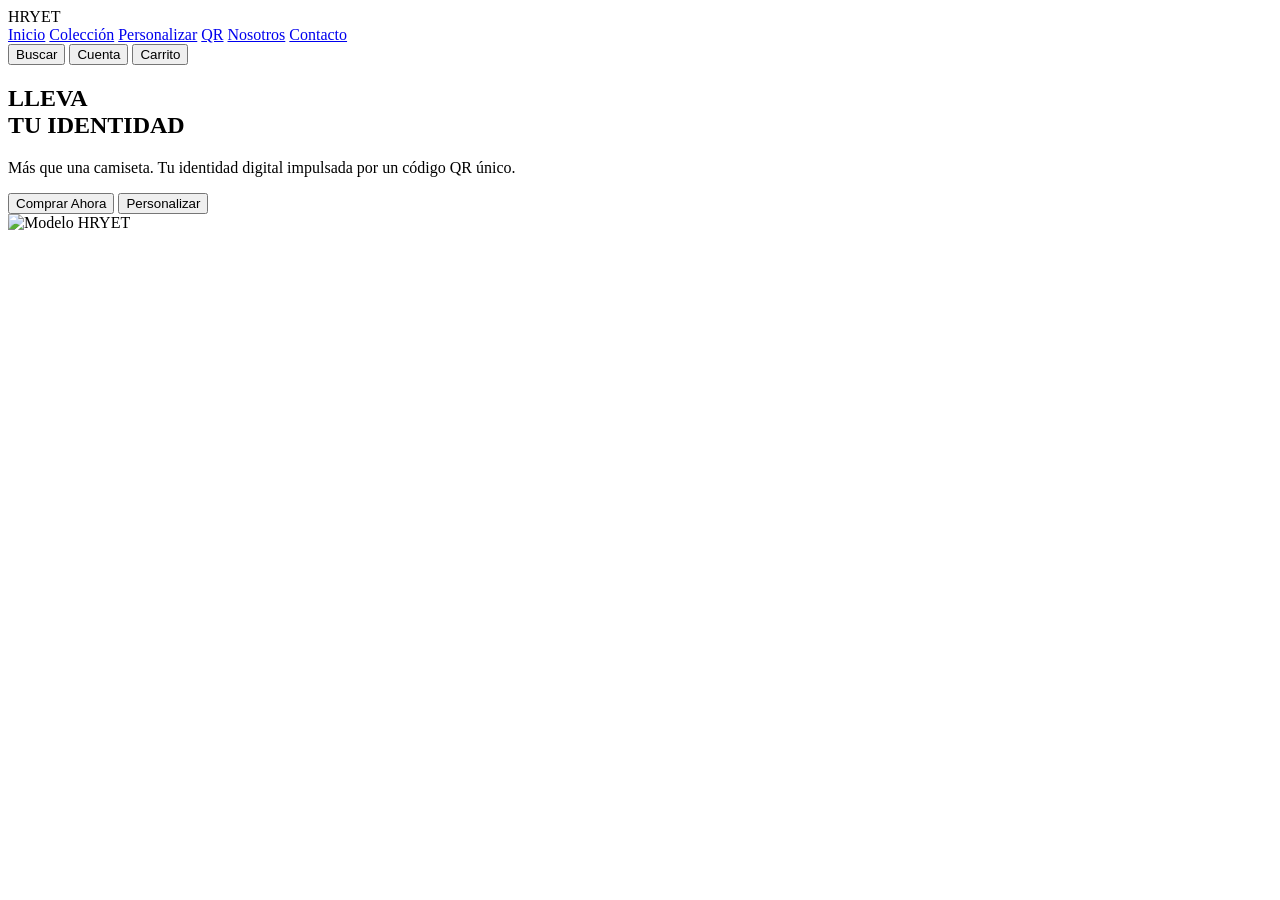
==== index.html @ 969a18e4 "Create index.html" ====
<!DOCTYPE html>
<html lang="es">
<head>
<meta charset="UTF-8">
<meta name="viewport" content="width=device-width, initial-scale=1.0">

<title>HRYET | Lleva Tu Identidad</title>

<link rel="stylesheet" href="style.css">

<link rel="preconnect" href="https://fonts.googleapis.com">
<link rel="preconnect" href="https://fonts.gstatic.com" crossorigin>

<link href="https://fonts.googleapis.com/css2?family=Montserrat:wght@300;400;500;700;900&display=swap" rel="stylesheet">

</head>

<body>

<div id="particles"></div>

<header>

<div class="logo">
HRYET
</div>

<nav>

<a href="#">Inicio</a>

<a href="#">Colección</a>

<a href="#">Personalizar</a>

<a href="#">QR</a>

<a href="#">Nosotros</a>

<a href="#">Contacto</a>

</nav>

<div class="menu">

<button>Buscar</button>

<button>Cuenta</button>

<button>Carrito</button>

</div>

</header>

<section class="hero">

<div class="hero-left">

<h1>
LLEVA<br>
TU IDENTIDAD
</h1>

<p>
Más que una camiseta.
Tu identidad digital impulsada por un código QR único.
</p>

<div class="buttons">

<button class="buy">
Comprar Ahora
</button>

<button class="custom">
Personalizar
</button>

</div>

</div>

<div class="hero-right">

<div class="glow-ring ring1"></div>
<div class="glow-ring ring2"></div>
<div class="glow-ring ring3"></div>

<img src="https://images.unsplash.com/photo-1521572267360-ee0c2909d518?w=900" alt="Modelo HRYET">

</div>

</section>

<script src="script.js"></script>

</body>
</html>
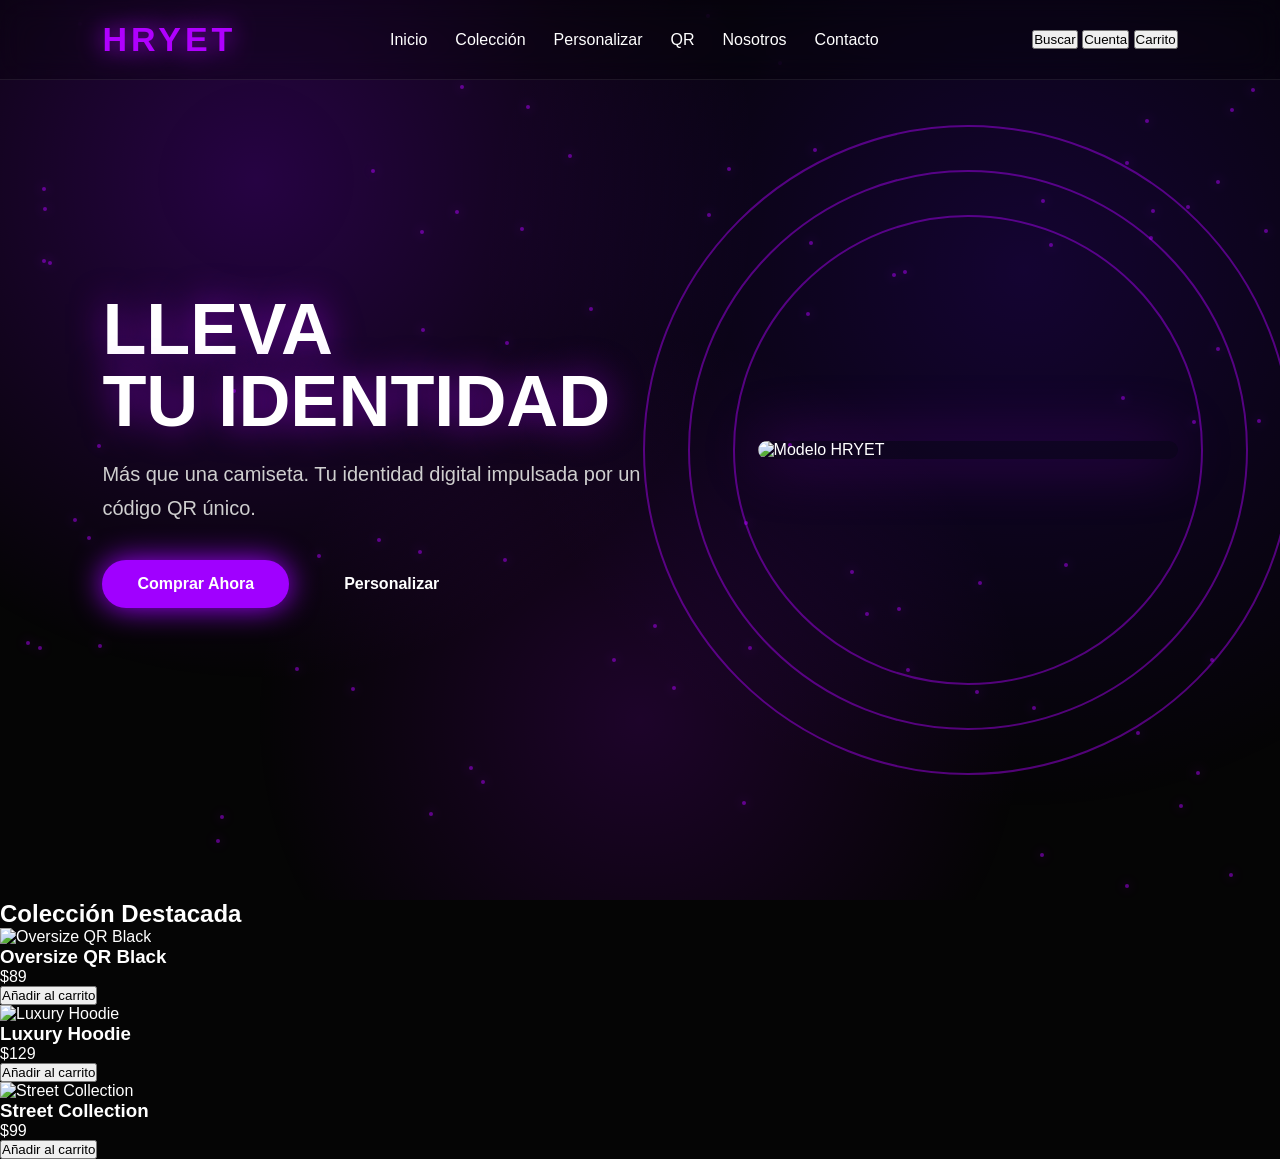
==== commit 915b83d6: "Update index.html" ====
--- a/index.html
+++ b/index.html
@@ -92,6 +92,36 @@
 </div>
 
 </section>
+  <section class="collection">
+
+<h2>Colección Destacada</h2>
+
+<div class="products">
+
+<div class="card">
+<img src="https://images.unsplash.com/photo-1521572267360-ee0c2909d518?w=700" alt="Oversize QR Black">
+<h3>Oversize QR Black</h3>
+<p>$89</p>
+<button>Añadir al carrito</button>
+</div>
+
+<div class="card">
+<img src="https://images.unsplash.com/photo-1503341504253-dff4815485f1?w=700" alt="Luxury Hoodie">
+<h3>Luxury Hoodie</h3>
+<p>$129</p>
+<button>Añadir al carrito</button>
+</div>
+
+<div class="card">
+<img src="https://images.unsplash.com/photo-1512436991641-6745cdb1723f?w=700" alt="Street Collection">
+<h3>Street Collection</h3>
+<p>$99</p>
+<button>Añadir al carrito</button>
+</div>
+
+</div>
+
+</section>
 
 <script src="script.js"></script>
 
--- a/style.css
+++ b/style.css
@@ -0,0 +1,244 @@
+*{
+    margin:0;
+    padding:0;
+    box-sizing:border-box;
+    font-family:'Montserrat',sans-serif;
+}
+
+body{
+    background:#050505;
+    color:#fff;
+    overflow-x:hidden;
+}
+
+#particles{
+    position:fixed;
+    inset:0;
+    background:
+    radial-gradient(circle at 20% 20%,rgba(140,0,255,.25),transparent 40%),
+    radial-gradient(circle at 80% 30%,rgba(90,0,255,.18),transparent 45%),
+    radial-gradient(circle at 50% 80%,rgba(170,0,255,.15),transparent 40%);
+    z-index:-2;
+}
+
+header{
+    position:fixed;
+    top:0;
+    width:100%;
+    display:flex;
+    justify-content:space-between;
+    align-items:center;
+    padding:20px 8%;
+    backdrop-filter:blur(15px);
+    background:rgba(0,0,0,.25);
+    border-bottom:1px solid rgba(255,255,255,.08);
+}
+
+.logo{
+    font-size:34px;
+    font-weight:900;
+    color:#b000ff;
+    letter-spacing:4px;
+    text-shadow:0 0 25px #b000ff;
+}
+
+nav{
+    display:flex;
+    gap:28px;
+}
+
+nav a{
+    color:white;
+    text-decoration:none;
+    transition:.3s;
+}
+
+nav a:hover{
+    color:#b000ff;
+}
+
+.hero{
+    min-height:100vh;
+    display:flex;
+    align-items:center;
+    justify-content:space-between;
+    padding:140px 8%;
+}
+.hero-left{
+    max-width:600px;
+    z-index:2;
+}
+
+.hero-left h1{
+    font-size:72px;
+    line-height:1;
+    font-weight:900;
+    text-transform:uppercase;
+    margin-bottom:20px;
+    text-shadow:0 0 35px rgba(176,0,255,.6);
+}
+.hero-left p{
+    font-size:20px;
+    color:#cfcfcf;
+    margin-bottom:35px;
+    line-height:1.7;
+}
+
+.buttons{
+    display:flex;
+    gap:20px;
+}
+
+.buttons button{
+    padding:15px 35px;
+    border:none;
+    border-radius:50px;
+    cursor:pointer;
+    font-size:16px;
+    font-weight:700;
+    transition:.4s;
+}
+
+.buy{
+    background:#a000ff;
+    color:white;
+    box-shadow:0 0 30px #a000ff;
+}
+
+.buy:hover{
+    transform:translateY(-5px) scale(1.05);
+}
+
+.custom{
+    background:transparent;
+    color:white;
+    border:2px solid #a000ff;
+}
+
+.custom:hover{
+    background:#a000ff;
+}
+
+.hero-right{
+    position:relative;
+    display:flex;
+    justify-content:center;
+    align-items:center;
+}
+
+.hero-right img{
+    width:420px;
+    border-radius:25px;
+    animation:float 5s ease-in-out infinite;
+    box-shadow:0 0 60px rgba(176,0,255,.35);
+}
+
+.glow-ring{
+    position:absolute;
+    border:2px solid rgba(176,0,255,.45);
+    border-radius:50%;
+    animation:spin 18s linear infinite;
+}
+
+.ring1{
+    width:470px;
+    height:470px;
+}
+
+.ring2{
+    width:560px;
+    height:560px;
+    animation-direction:reverse;
+}
+
+.ring3{
+    width:650px;
+    height:650px;
+}
+
+@keyframes float{
+    0%,100%{
+        transform:translateY(0px);
+    }
+    50%{
+        transform:translateY(-18px);
+    }
+}
+
+@keyframes spin{
+    from{
+        transform:rotate(0deg);
+    }
+    to{
+        transform:rotate(360deg);
+    }
+}
+
+@media(max-width:900px){
+
+.hero{
+flex-direction:column;
+text-align:center;
+}
+
+.hero-left h1{
+font-size:48px;
+}
+
+.hero-right img{
+width:280px;
+margin-top:40px;
+}
+
+nav{
+display:none;
+}
+
+}
+.particle{
+
+position:absolute;
+
+width:4px;
+
+height:4px;
+
+background:#b000ff;
+
+border-radius:50%;
+
+opacity:.5;
+
+animation:floating 8s infinite ease-in-out;
+
+box-shadow:0 0 12px #b000ff;
+
+}
+
+@keyframes floating{
+
+0%{
+
+transform:translateY(0px);
+
+opacity:.2;
+
+}
+
+50%{
+
+transform:translateY(-80px);
+
+opacity:1;
+
+}
+
+100%{
+
+transform:translateY(0px);
+
+opacity:.2;
+
+}
+
+}
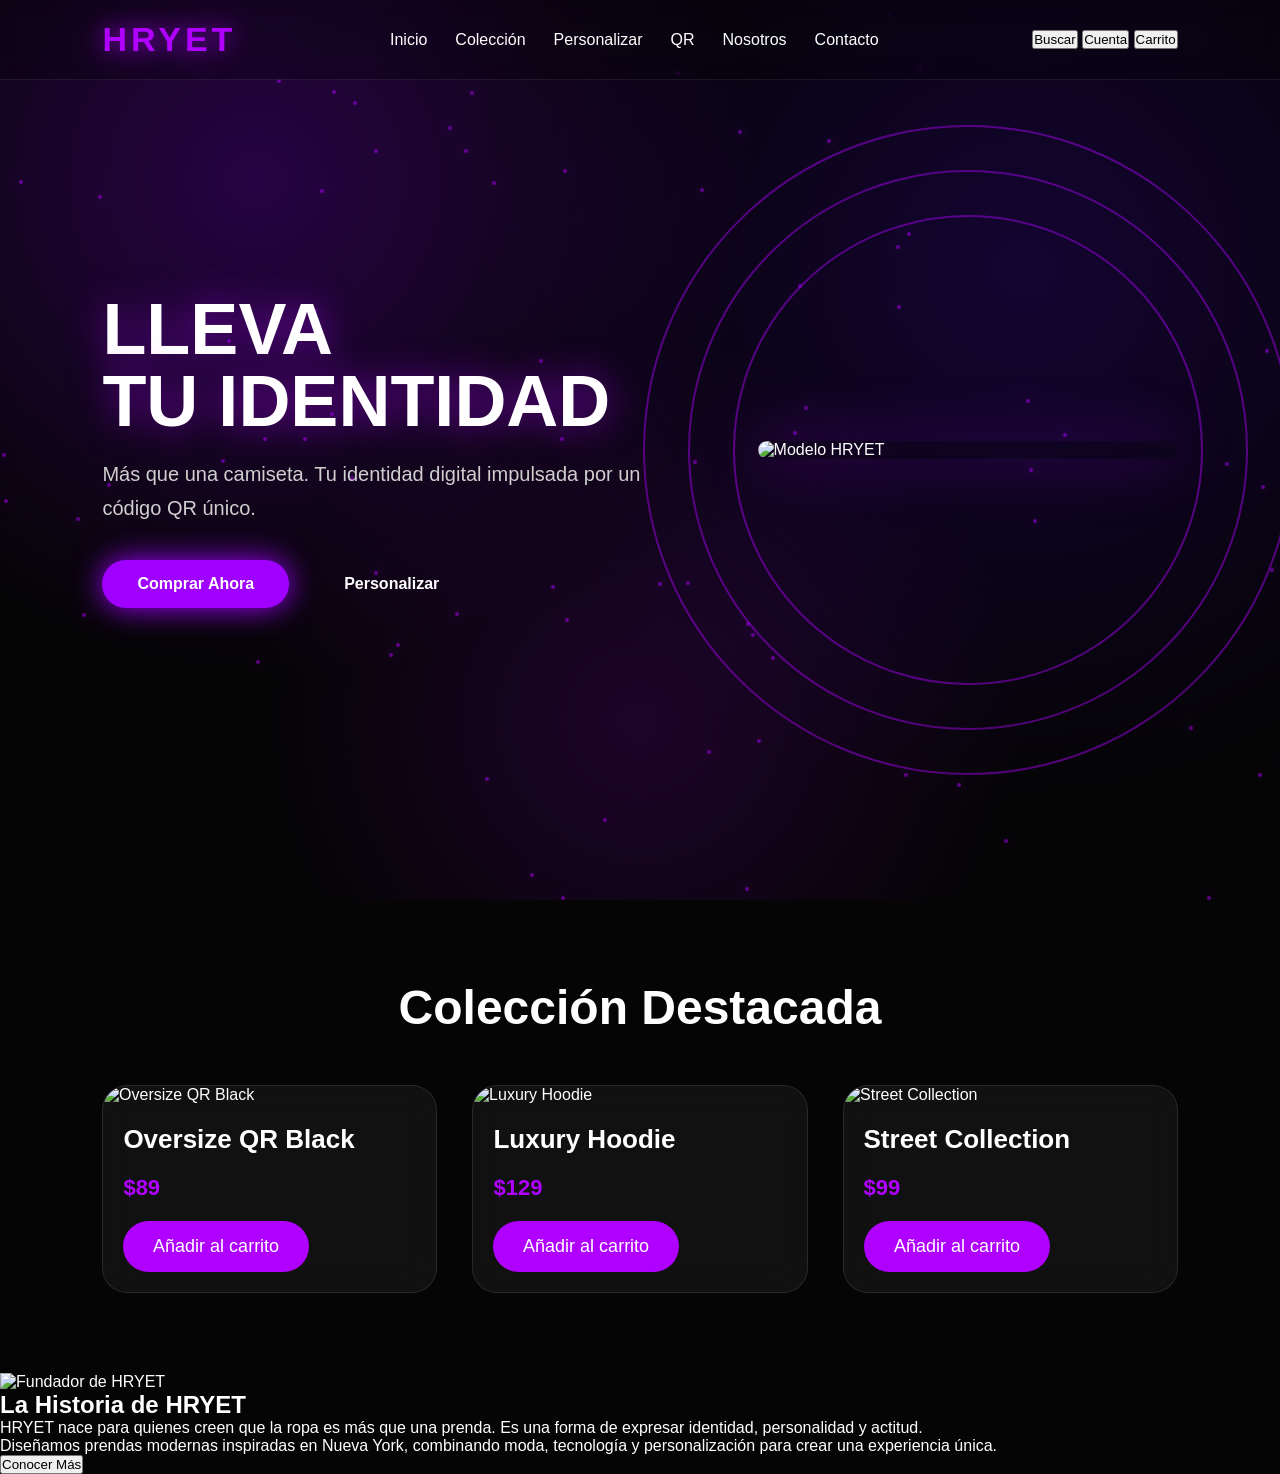
==== commit 63e8ba86: "Update index.html" ====
--- a/index.html
+++ b/index.html
@@ -122,7 +122,29 @@
 </div>
 
 </section>
+<section class="about">
 
+    <div class="about-image">
+        <img src="TU_FOTO_AQUI.jpg" alt="Fundador de HRYET">
+    </div>
+
+    <div class="about-text">
+
+        <h2>La Historia de HRYET</h2>
+
+        <p>
+            HRYET nace para quienes creen que la ropa es más que una prenda. Es una forma de expresar identidad, personalidad y actitud.
+        </p>
+
+        <p>
+            Diseñamos prendas modernas inspiradas en Nueva York, combinando moda, tecnología y personalización para crear una experiencia única.
+        </p>
+
+        <button>Conocer Más</button>
+
+    </div>
+
+</section>
 <script src="script.js"></script>
 
 </body>
--- a/style.css
+++ b/style.css
@@ -242,3 +242,70 @@
 }
 
 }
+.collection{
+padding:80px 8%;
+background:#050505;
+}
+
+.collection h2{
+font-size:48px;
+text-align:center;
+margin-bottom:50px;
+color:white;
+}
+
+.products{
+display:grid;
+grid-template-columns:repeat(auto-fit,minmax(280px,1fr));
+gap:35px;
+}
+
+.card{
+background:rgba(255,255,255,.05);
+border:1px solid rgba(255,255,255,.1);
+border-radius:25px;
+overflow:hidden;
+transition:.4s;
+backdrop-filter:blur(20px);
+}
+
+.card:hover{
+transform:translateY(-15px) scale(1.03);
+box-shadow:0 0 40px rgba(176,0,255,.5);
+}
+
+.card img{
+width:100%;
+height:350px;
+object-fit:cover;
+}
+
+.card h3{
+padding:20px;
+font-size:26px;
+color:white;
+}
+
+.card p{
+padding:0 20px;
+font-size:22px;
+color:#b000ff;
+font-weight:bold;
+}
+
+.card button{
+margin:20px;
+padding:15px 30px;
+border:none;
+border-radius:50px;
+background:#b000ff;
+color:white;
+font-size:18px;
+cursor:pointer;
+transition:.3s;
+}
+
+.card button:hover{
+background:white;
+color:#b000ff;
+}
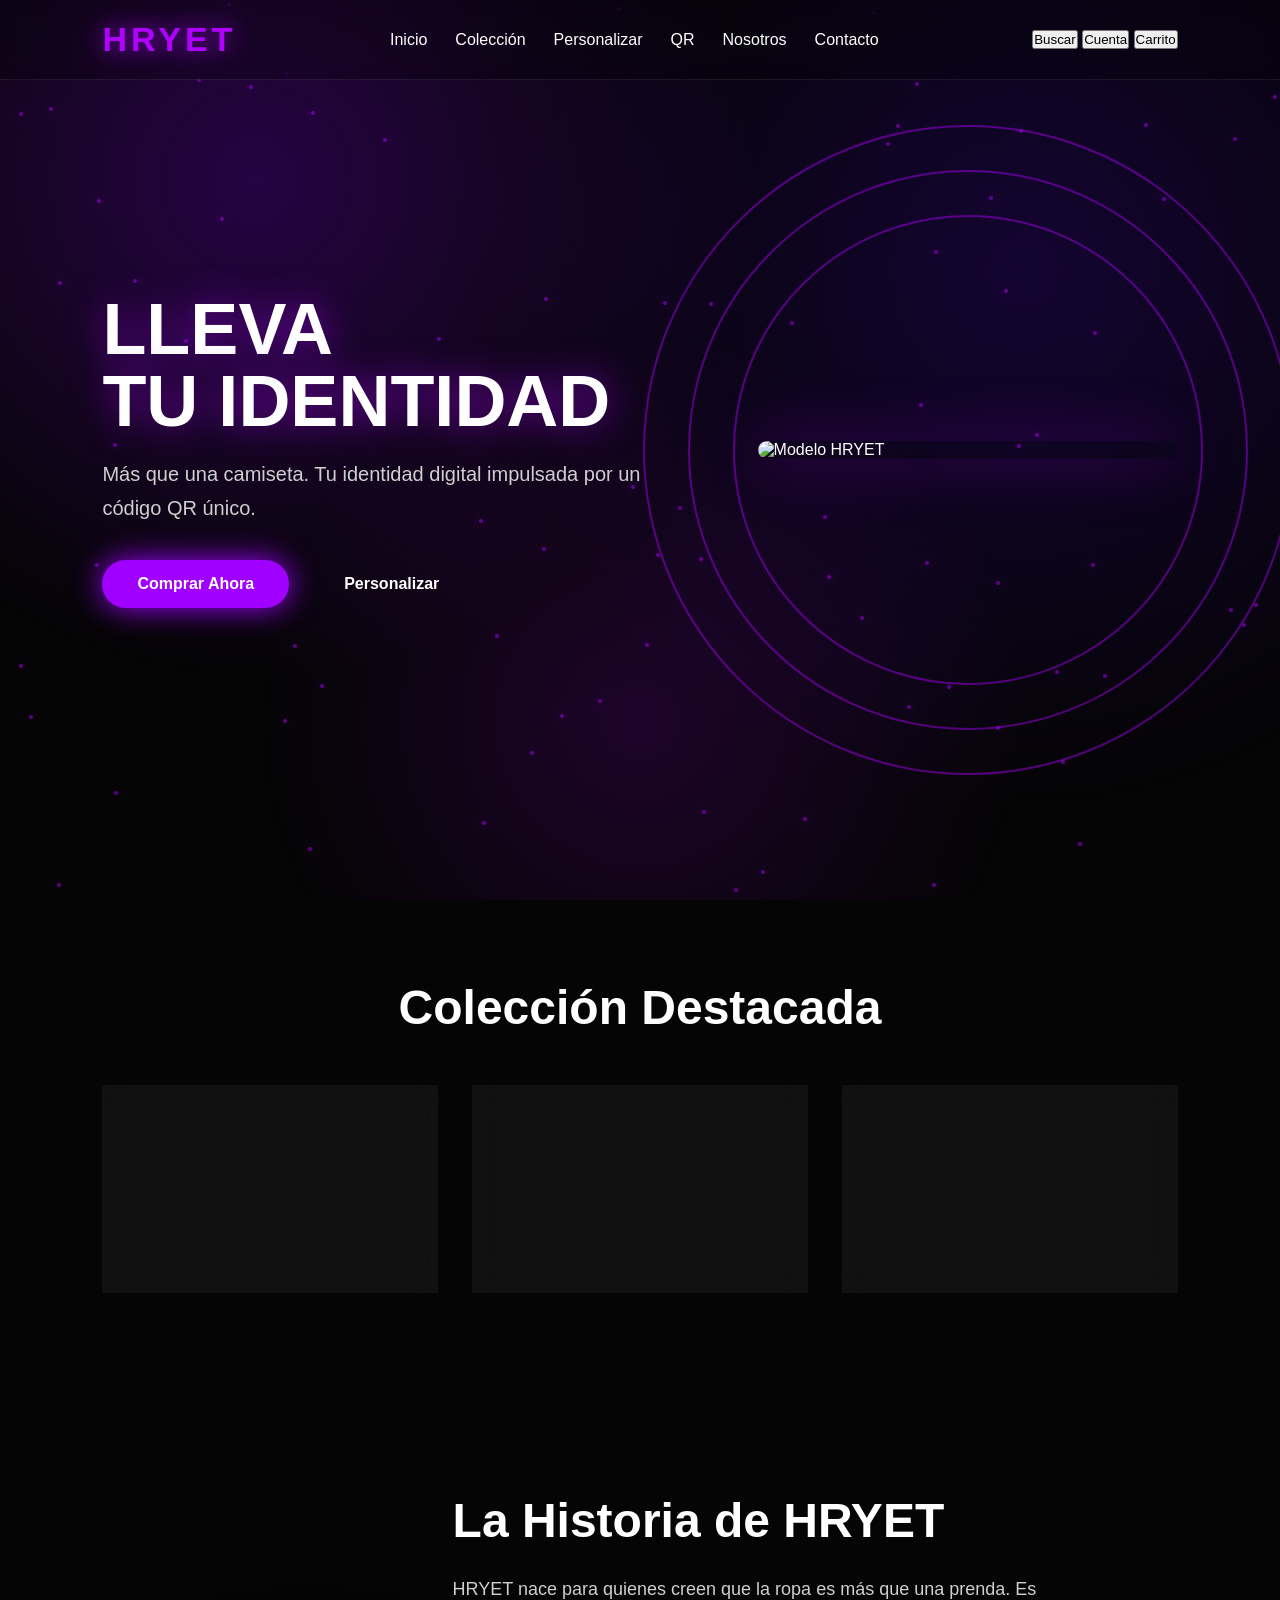
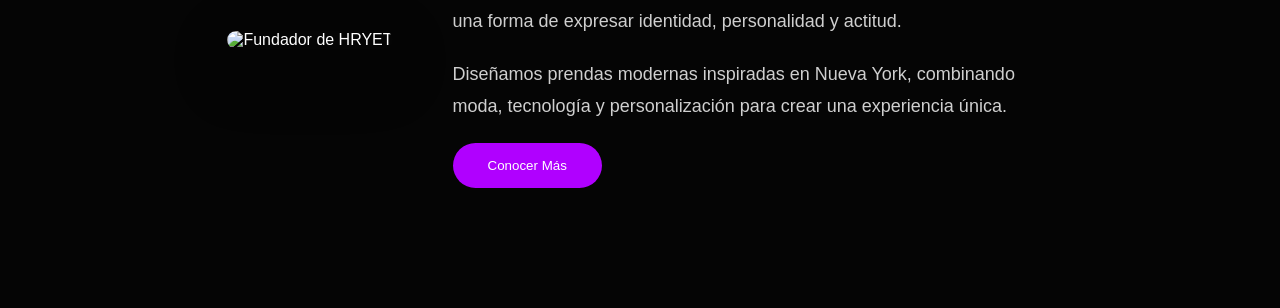
==== commit d2a1c57a: "Update index.html" ====
--- a/index.html
+++ b/index.html
@@ -27,17 +27,17 @@
 
 <nav>
 
-<a href="#">Inicio</a>
+<a href="#inicio">Inicio</a>
 
-<a href="#">Colección</a>
+<a href="#coleccion">Colección</a>
 
 <a href="#">Personalizar</a>
 
 <a href="#">QR</a>
 
-<a href="#">Nosotros</a>
+<a href="#nosotros">Nosotros</a>
 
-<a href="#">Contacto</a>
+<a href="#contacto">Contacto</a>
 
 </nav>
 
@@ -53,7 +53,7 @@
 
 </header>
 
-<section class="hero">
+<section id="inicio" class="hero">
 
 <div class="hero-left">
 
@@ -92,7 +92,7 @@
 </div>
 
 </section>
-  <section class="collection">
+<section id="coleccion" class="collection">
 
 <h2>Colección Destacada</h2>
 
@@ -122,7 +122,7 @@
 </div>
 
 </section>
-<section class="about">
+<section id="nosotros" class="about">
 
     <div class="about-image">
         <img src="TU_FOTO_AQUI.jpg" alt="Fundador de HRYET">
--- a/style.css
+++ b/style.css
@@ -309,3 +309,54 @@
 background:white;
 color:#b000ff;
 }
+.about{
+    display:flex;
+    align-items:center;
+    justify-content:center;
+    gap:60px;
+    padding:120px 8%;
+    flex-wrap:wrap;
+}
+
+.about-image img{
+    width:380px;
+    border-radius:20px;
+    box-shadow:0 20px 60px rgba(0,0,0,.4);
+    transition:.4s;
+}
+
+.about-image img:hover{
+    transform:scale(1.05);
+}
+
+.about-text{
+    max-width:600px;
+}
+
+.about-text h2{
+    font-size:48px;
+    margin-bottom:25px;
+    color:white;
+}
+
+.about-text p{
+    font-size:18px;
+    color:#cfcfcf;
+    line-height:1.8;
+    margin-bottom:20px;
+}
+
+.about-text button{
+    background:#b000ff;
+    color:white;
+    border:none;
+    padding:15px 35px;
+    border-radius:50px;
+    cursor:pointer;
+    transition:.3s;
+}
+
+.about-text button:hover{
+    background:#8900cc;
+    transform:translateY(-3px);
+}
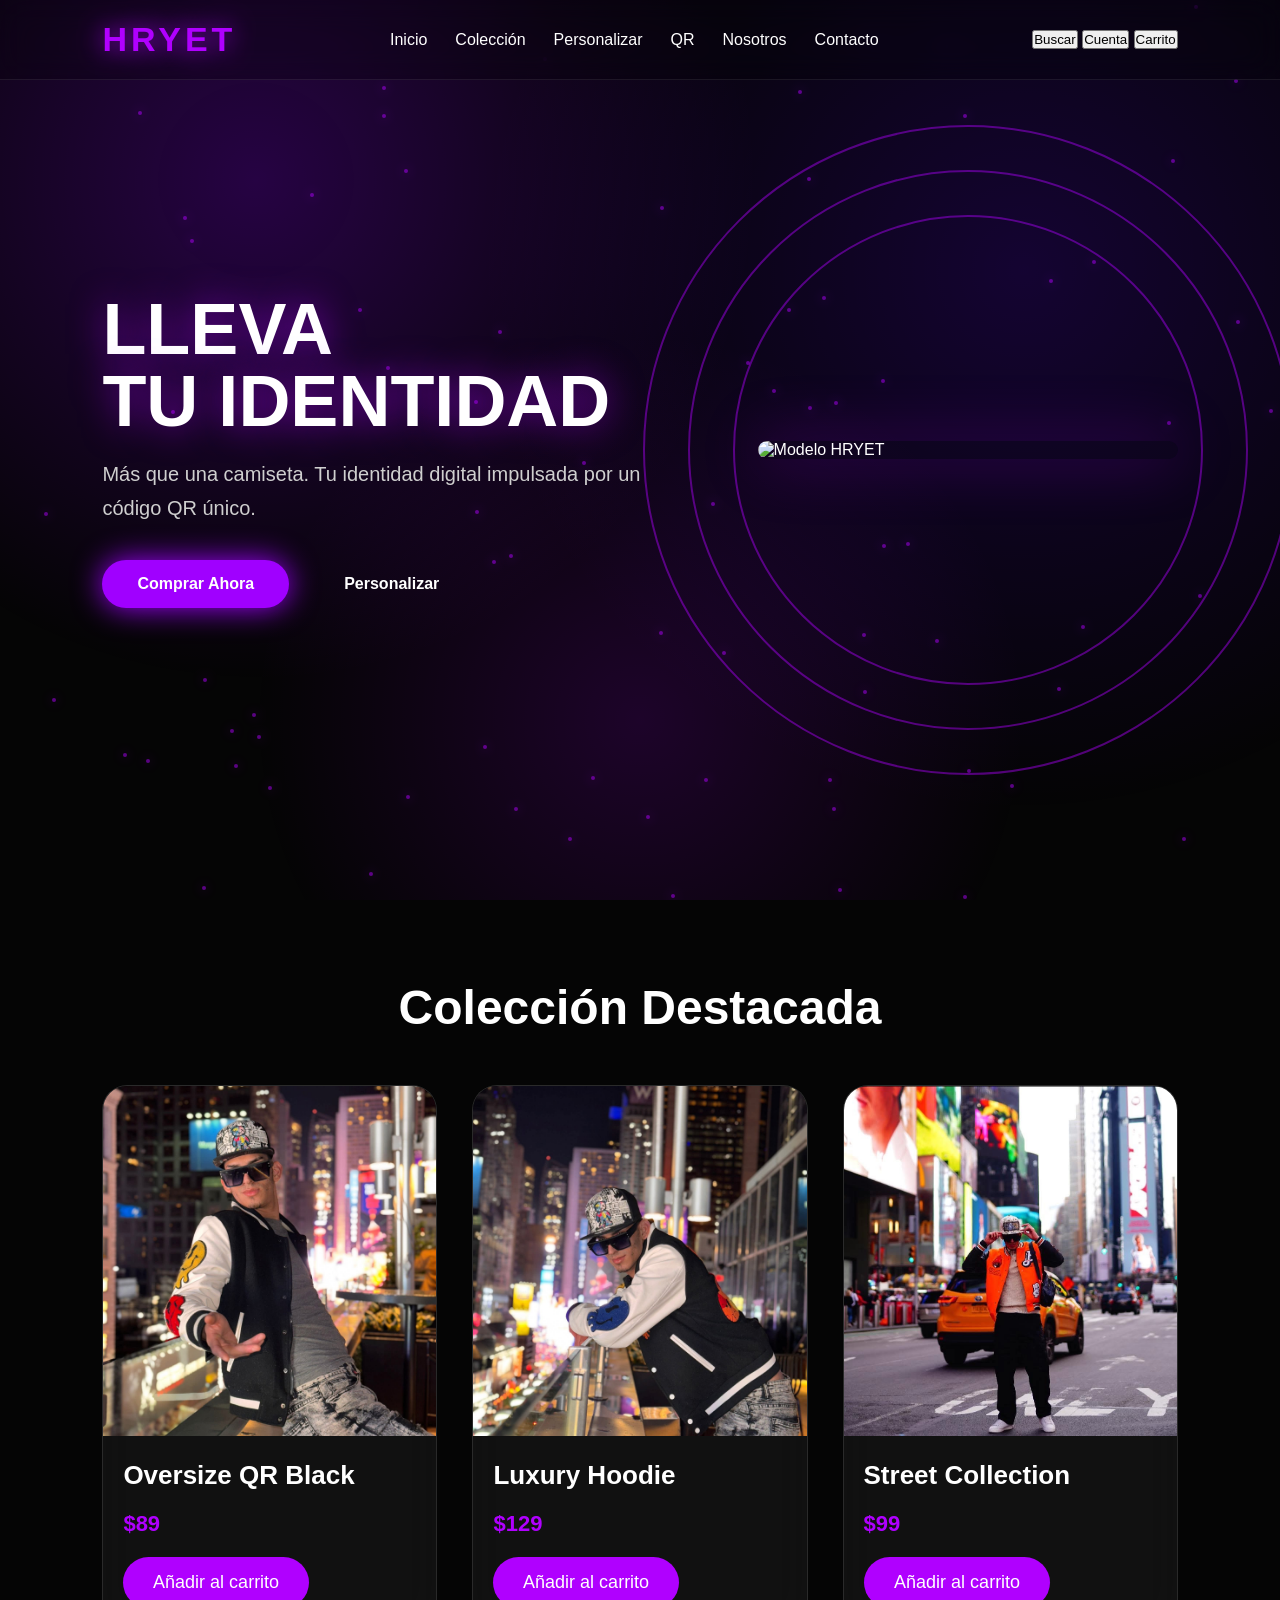
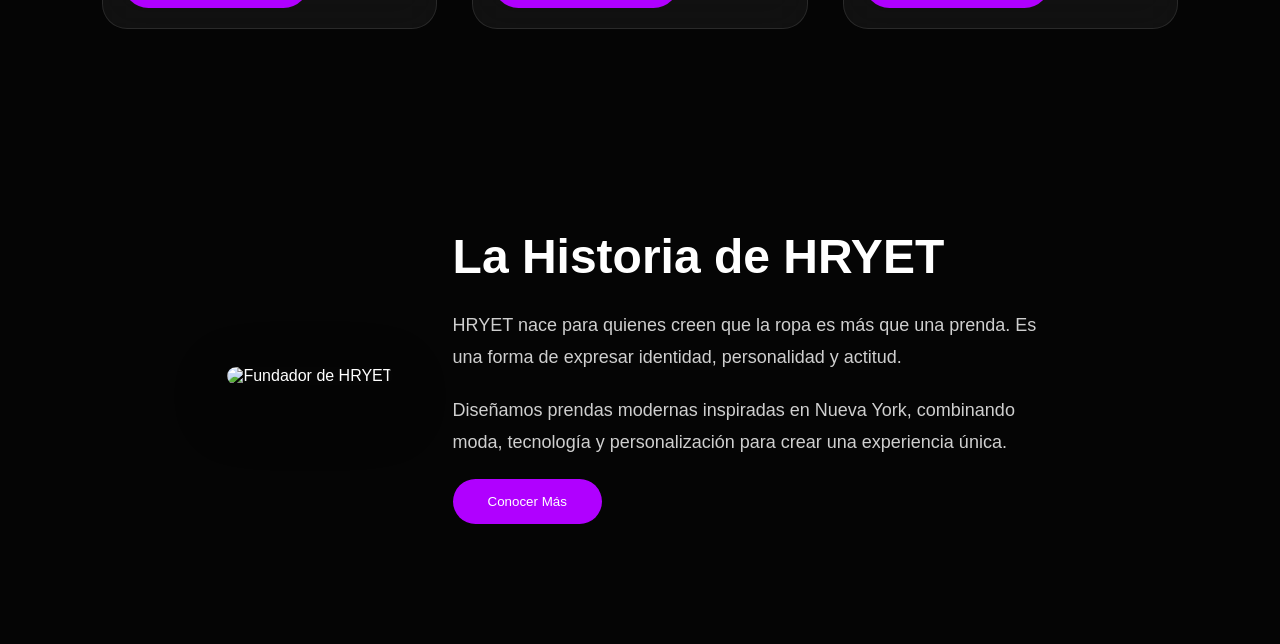
==== commit b7c2a14e: "Update index.html" ====
--- a/index.html
+++ b/index.html
@@ -99,21 +99,21 @@
 <div class="products">
 
 <div class="card">
-<img src="https://images.unsplash.com/photo-1521572267360-ee0c2909d518?w=700" alt="Oversize QR Black">
+<img src="IMG_5617.jpeg" alt="HRYET Oversize">
 <h3>Oversize QR Black</h3>
 <p>$89</p>
 <button>Añadir al carrito</button>
 </div>
 
 <div class="card">
-<img src="https://images.unsplash.com/photo-1503341504253-dff4815485f1?w=700" alt="Luxury Hoodie">
+<img src="IMG_5618.jpeg" alt="HRYET Hoodie">
 <h3>Luxury Hoodie</h3>
 <p>$129</p>
 <button>Añadir al carrito</button>
 </div>
 
 <div class="card">
-<img src="https://images.unsplash.com/photo-1512436991641-6745cdb1723f?w=700" alt="Street Collection">
+<img src="IMG_5619.jpeg" alt="HRYET Street">
 <h3>Street Collection</h3>
 <p>$99</p>
 <button>Añadir al carrito</button>
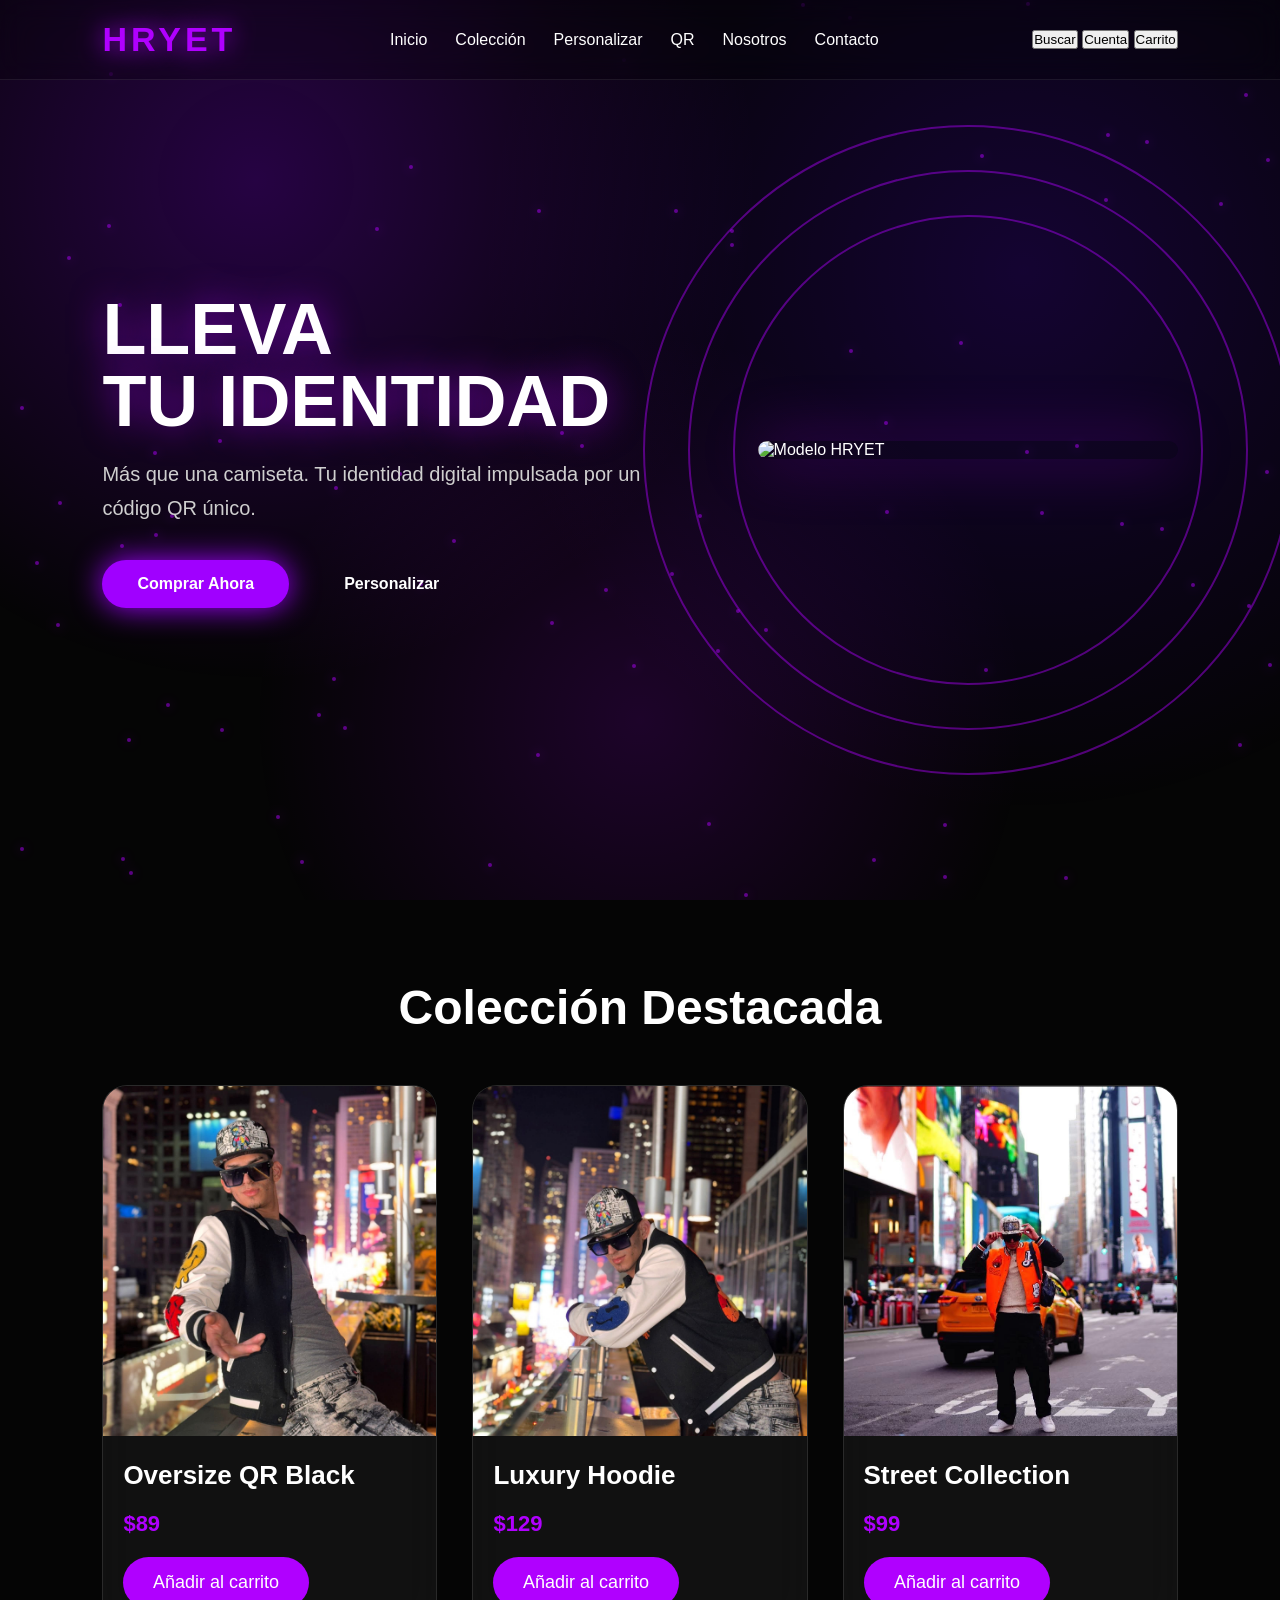
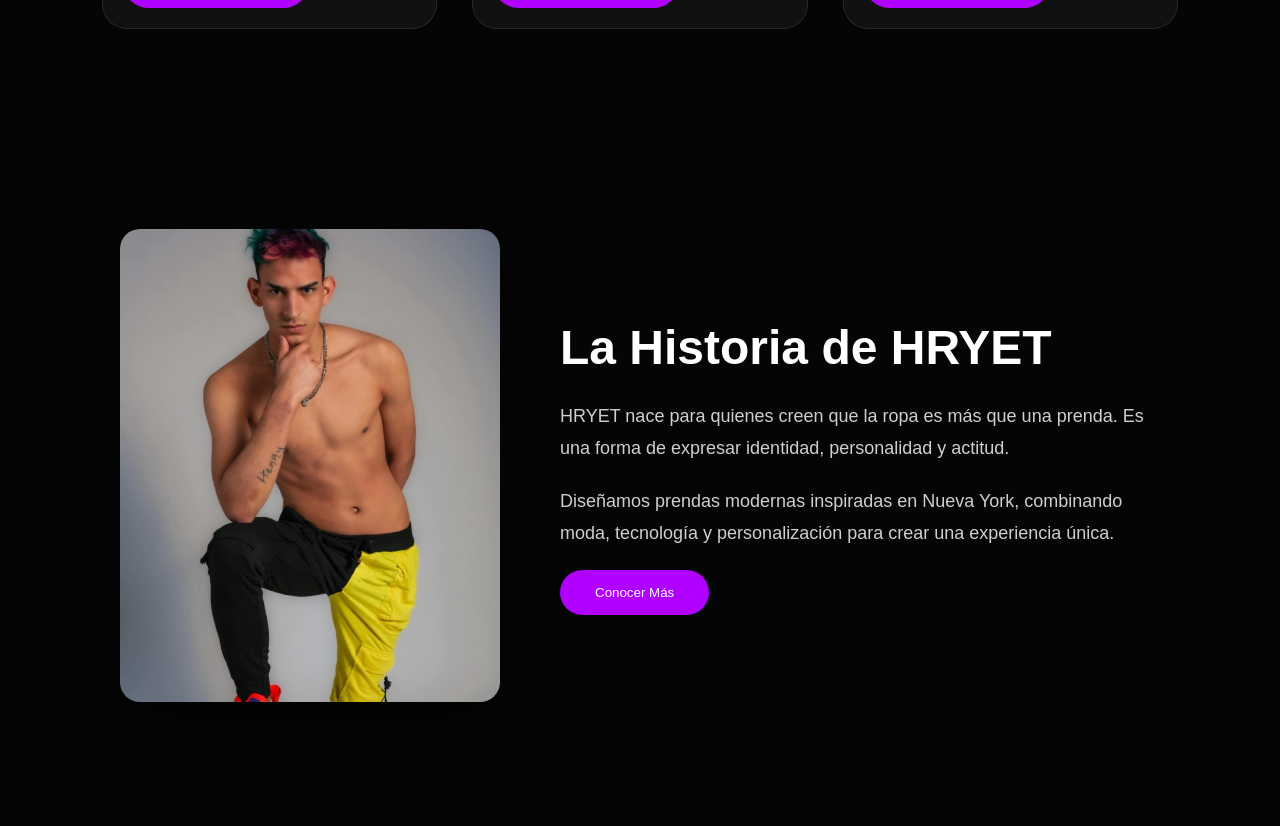
==== commit fba375b2: "Update index.html" ====
--- a/index.html
+++ b/index.html
@@ -125,7 +125,7 @@
 <section id="nosotros" class="about">
 
     <div class="about-image">
-        <img src="TU_FOTO_AQUI.jpg" alt="Fundador de HRYET">
+<img src="IMG_9138.jpeg" alt="Fundador de HRYET">
     </div>
 
     <div class="about-text">
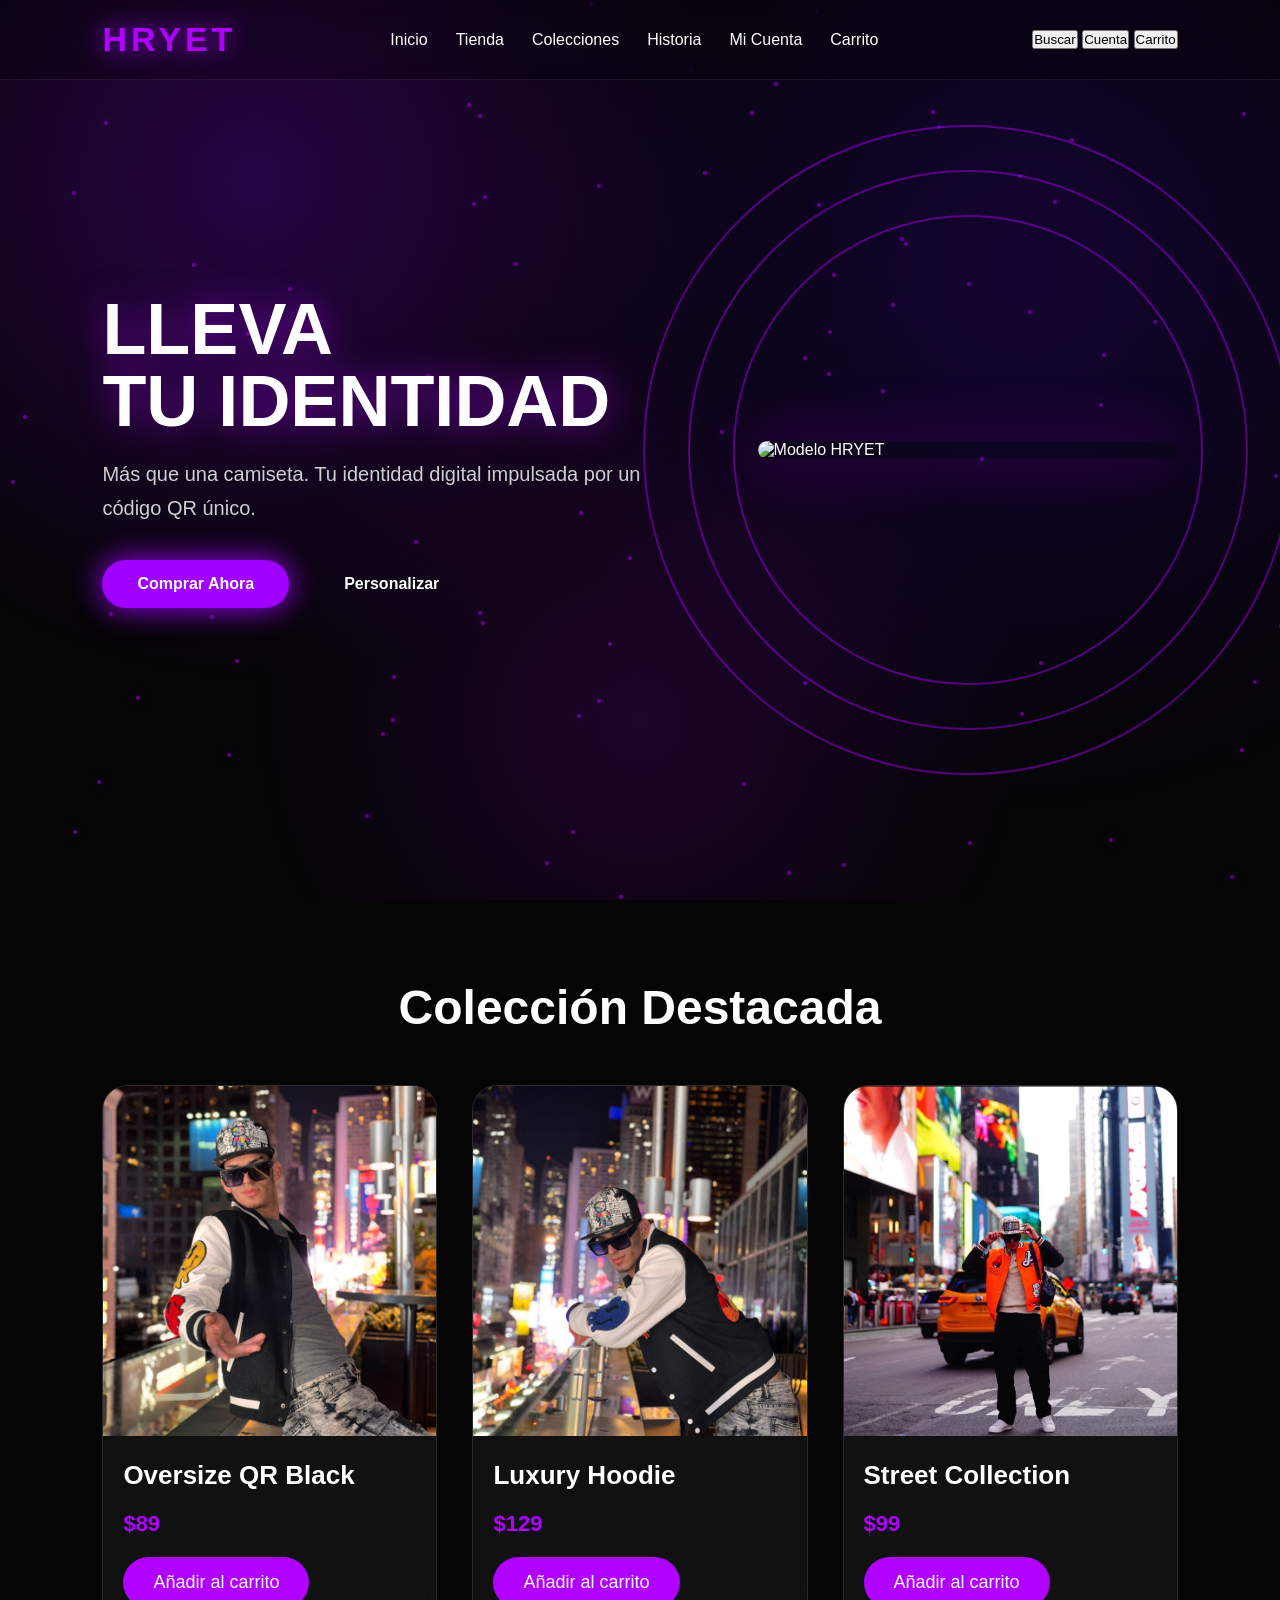
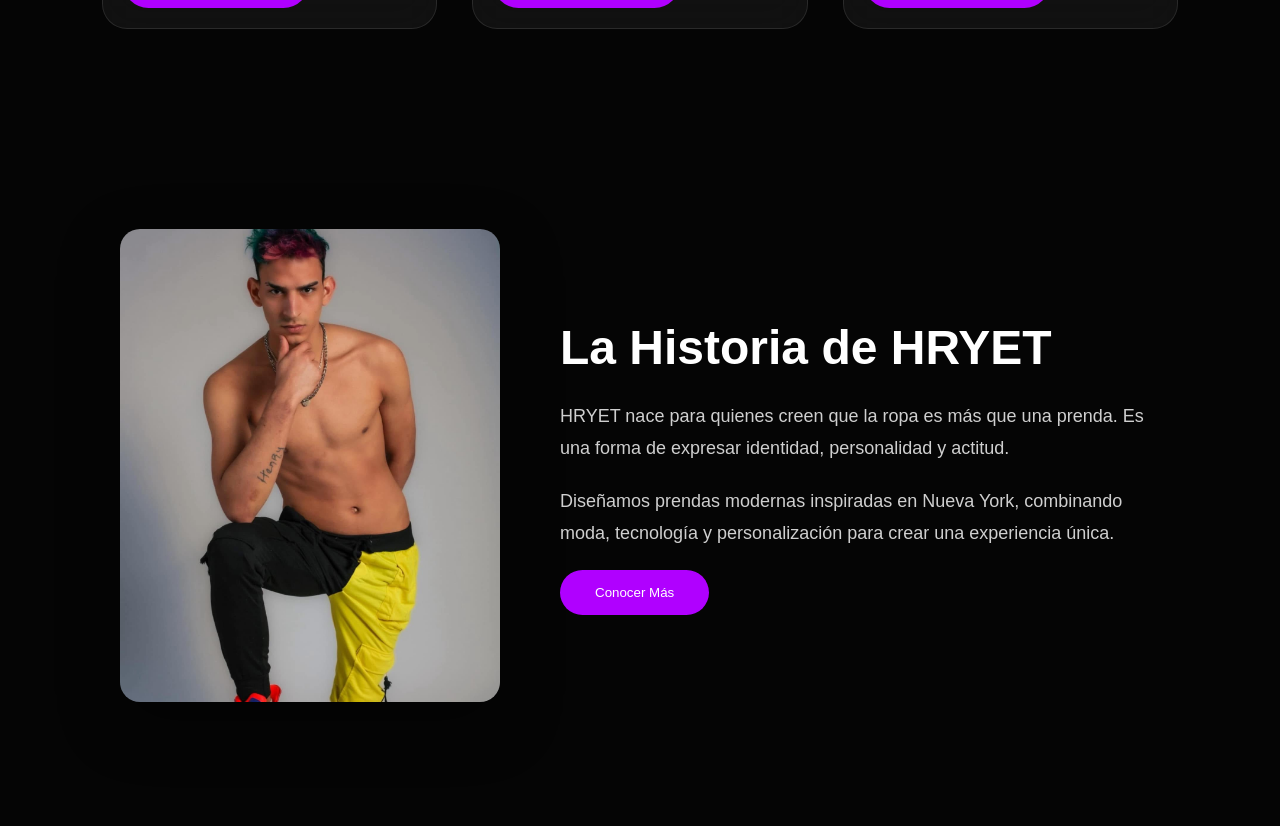
==== commit 3ac97fb9: "Update index.html" ====
--- a/index.html
+++ b/index.html
@@ -26,20 +26,14 @@
 </div>
 
 <nav>
+ <a href="#inicio">Inicio</a>
+  <a href="tienda.html">Tienda</a>
+  <a href="#coleccion">Colecciones</a>
+  <a href="#nosotros">Historia</a>
+  <a href="#">Mi Cuenta</a>
+  <a href="#">Carrito</a>
+</nav>
 
-<a href="#inicio">Inicio</a>
-
-<a href="#coleccion">Colección</a>
-
-<a href="#">Personalizar</a>
-
-<a href="#">QR</a>
-
-<a href="#nosotros">Nosotros</a>
-
-<a href="#contacto">Contacto</a>
-
-</nav>
 
 <div class="menu">
 
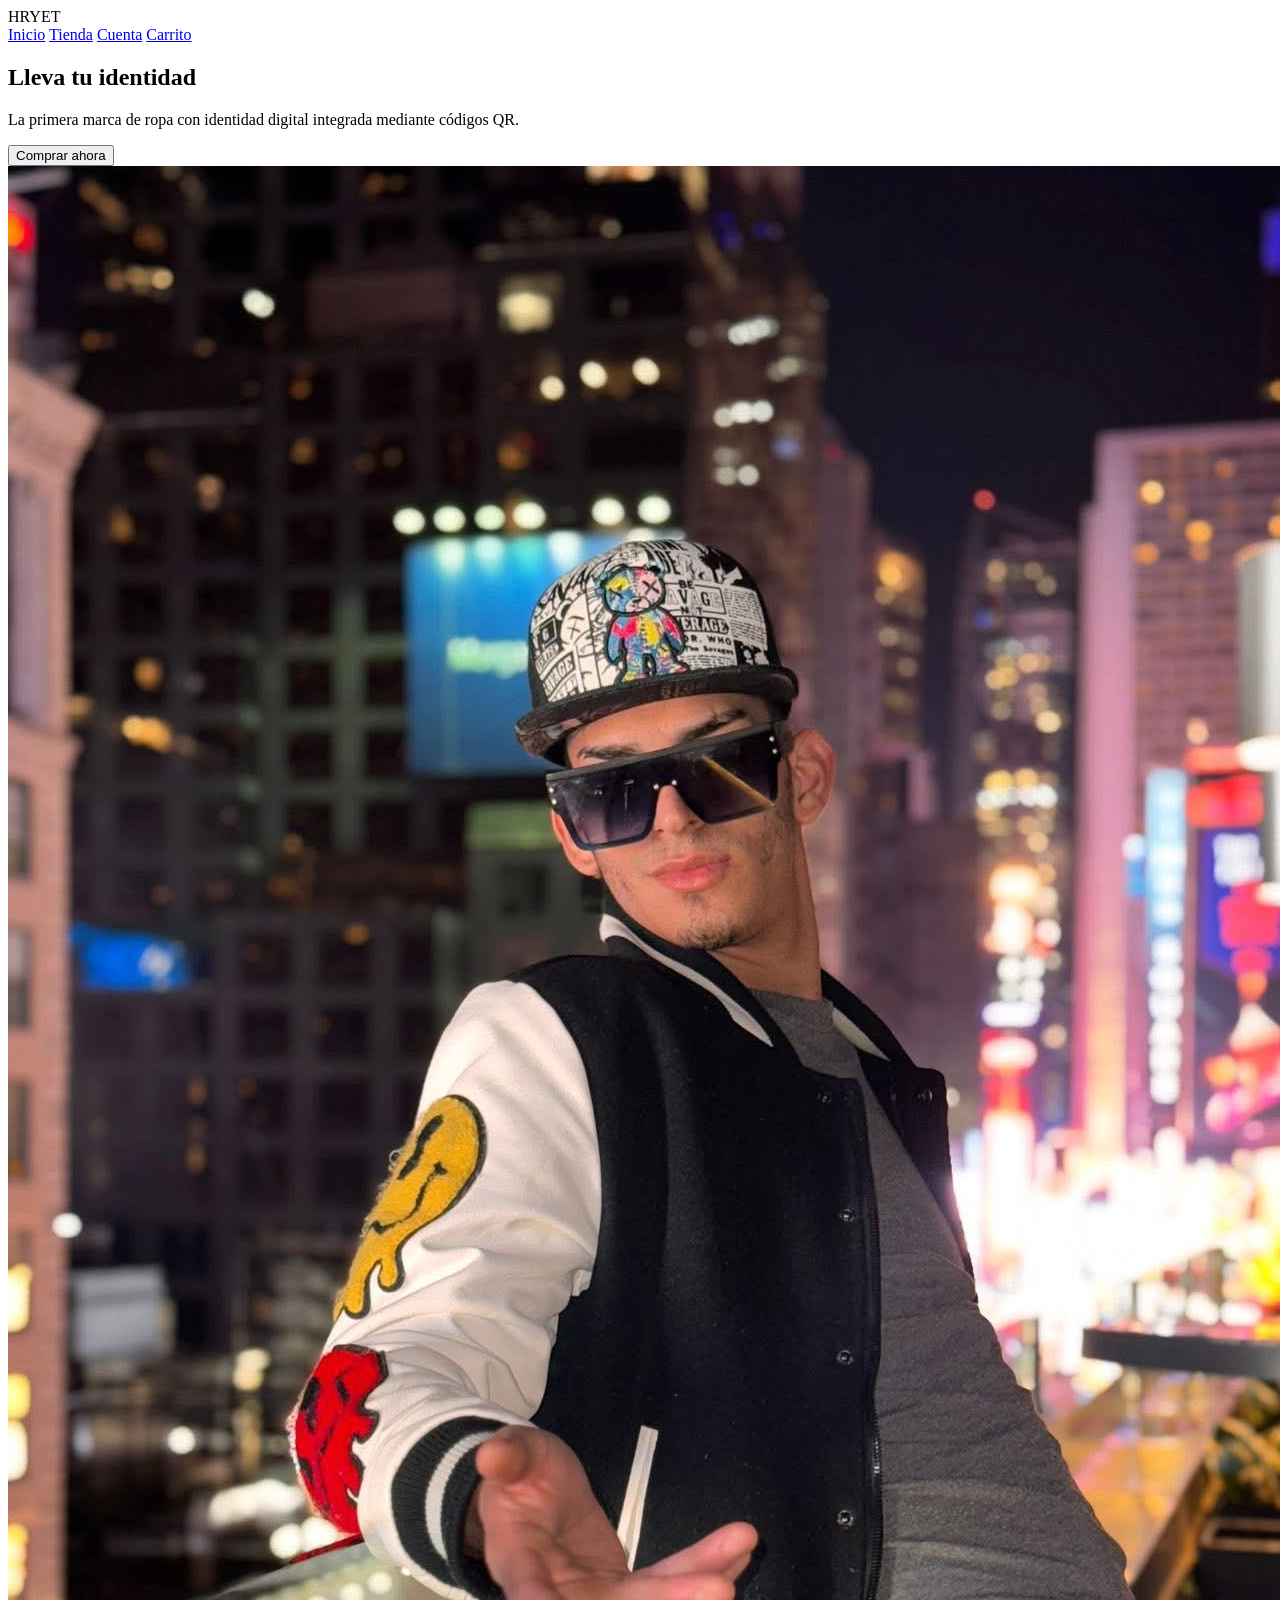
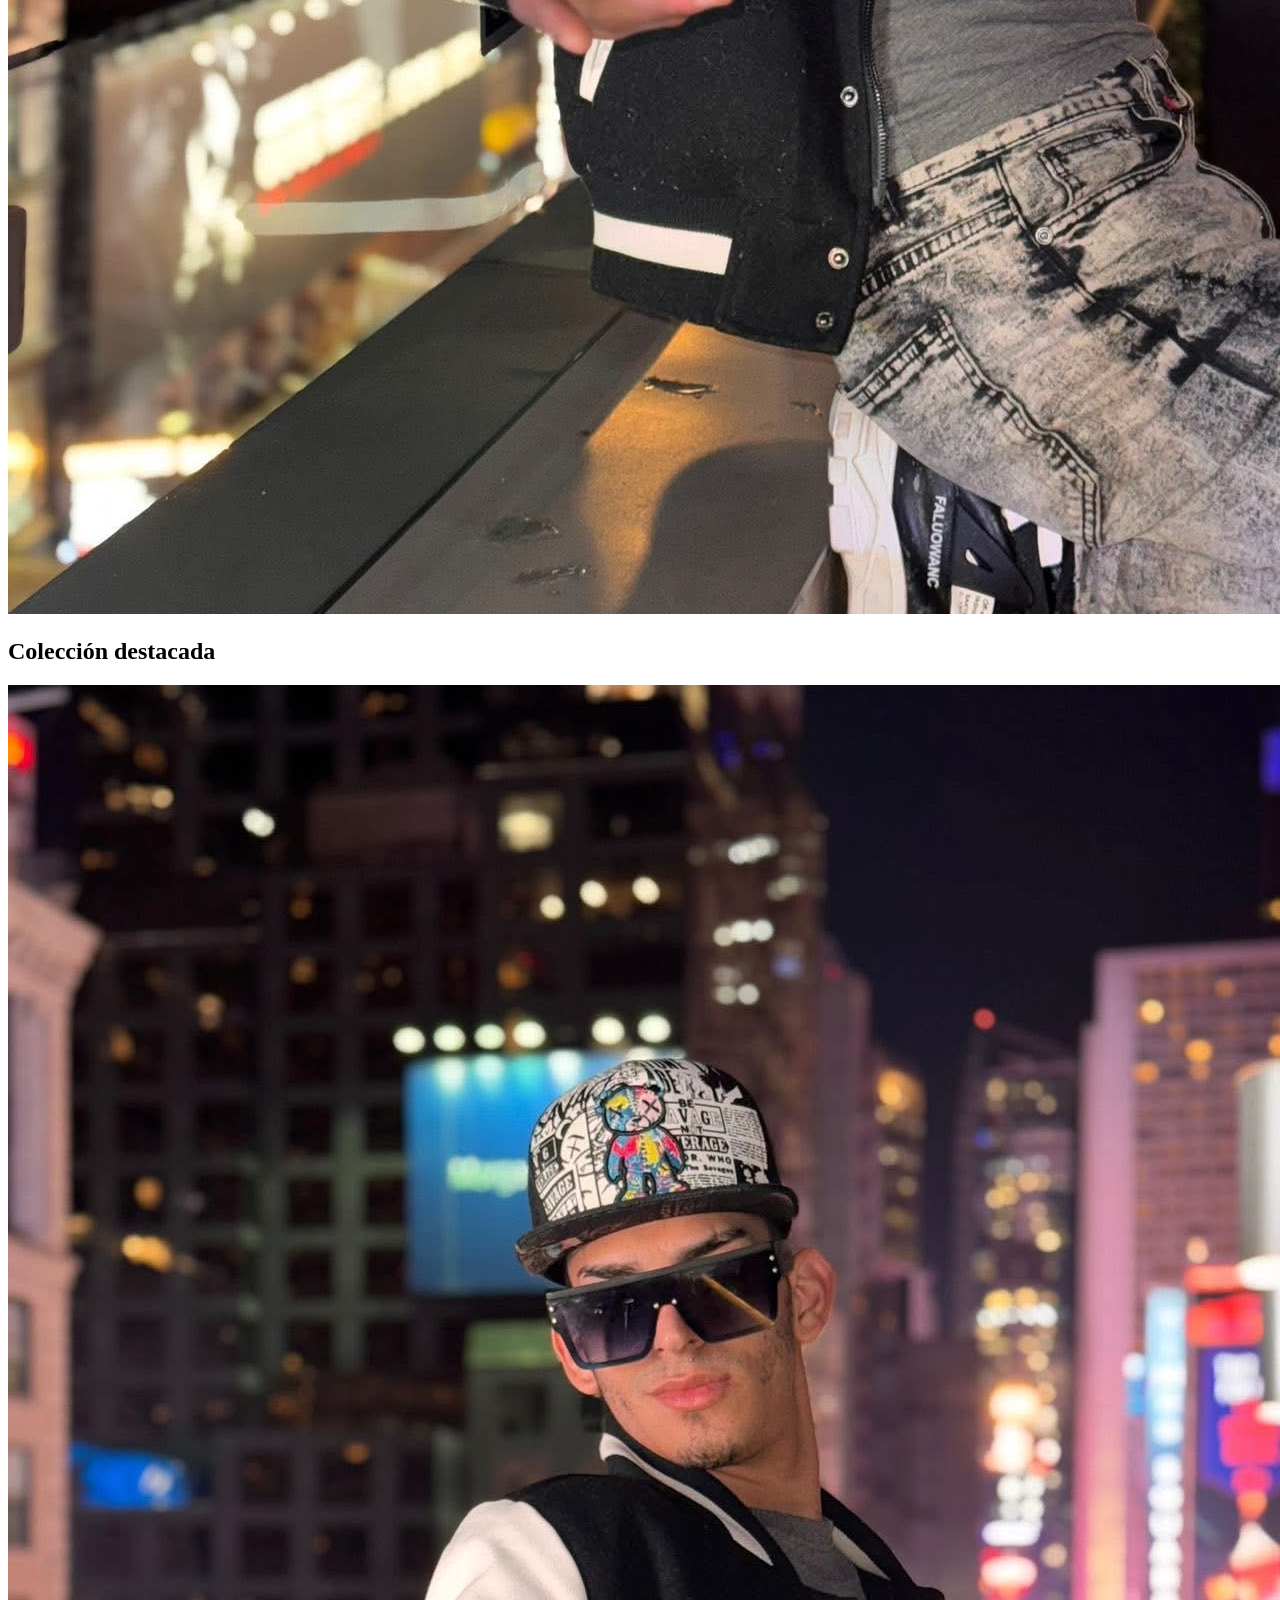
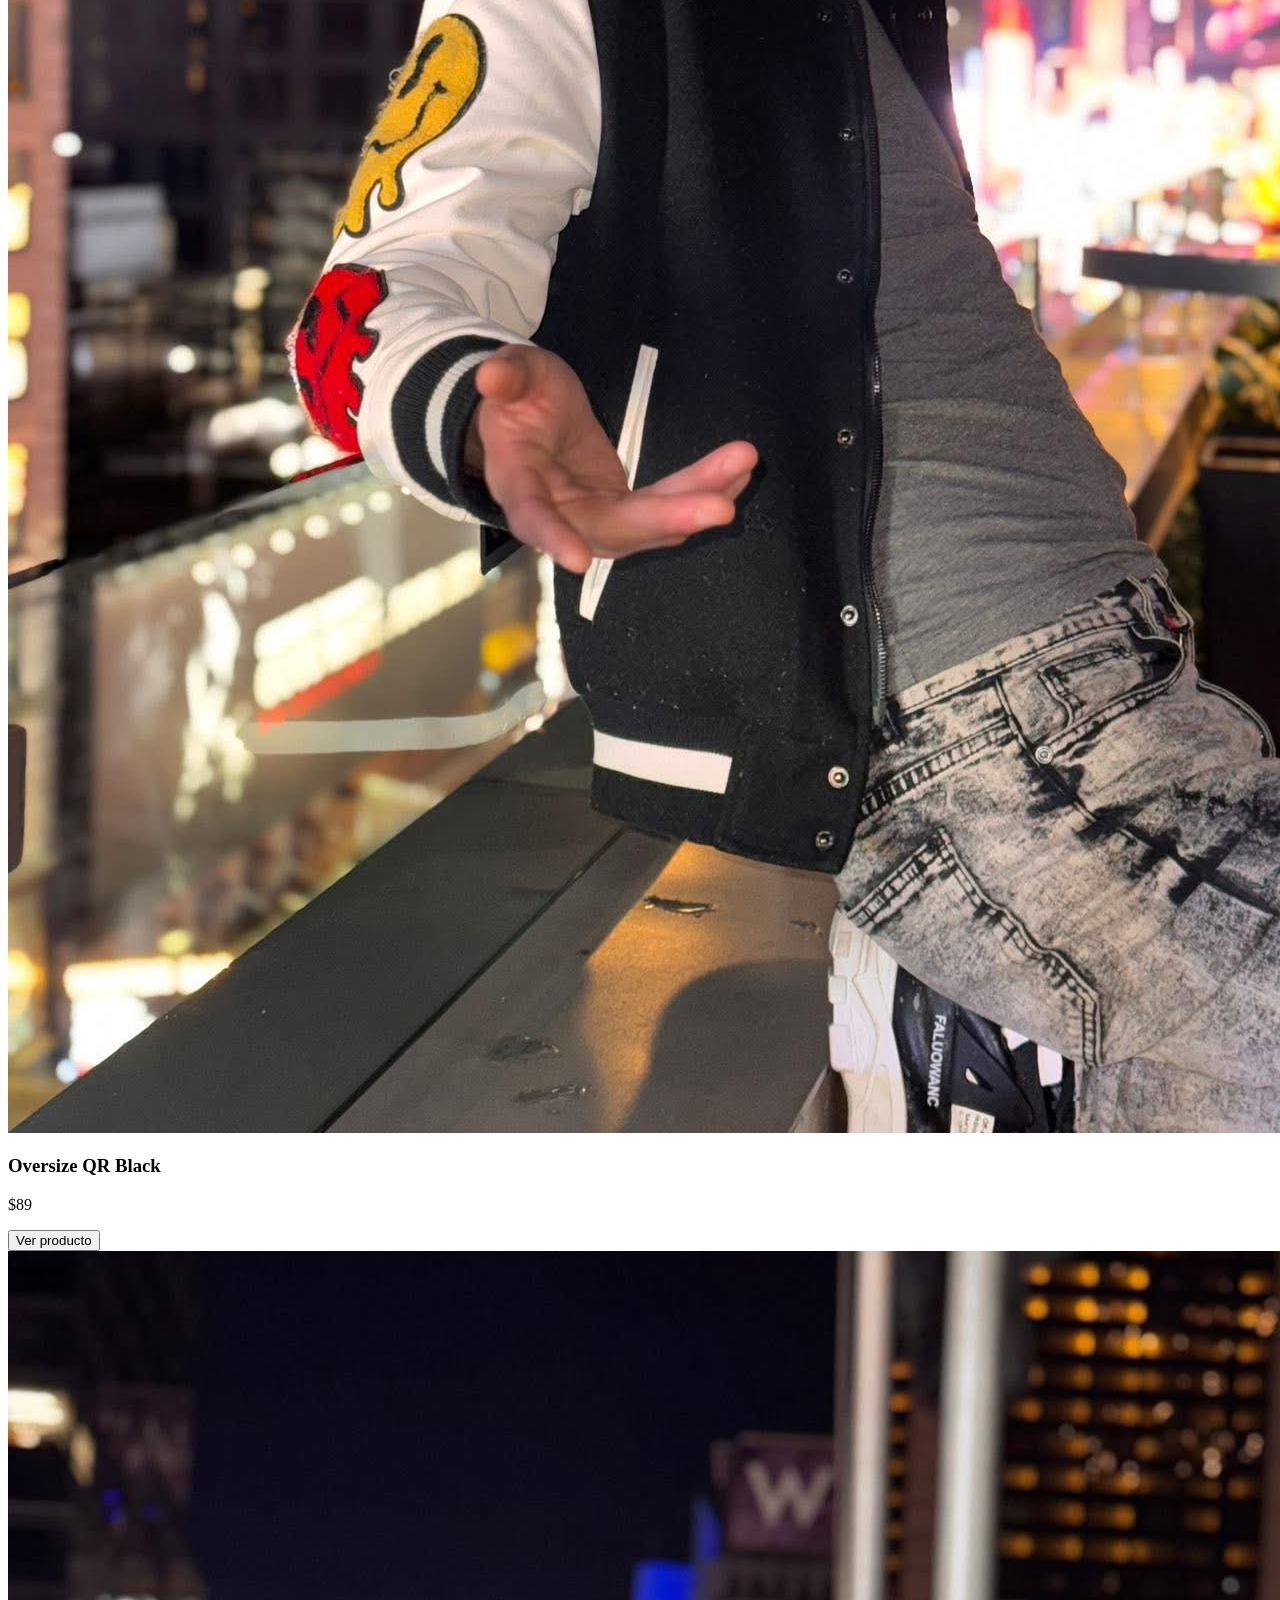
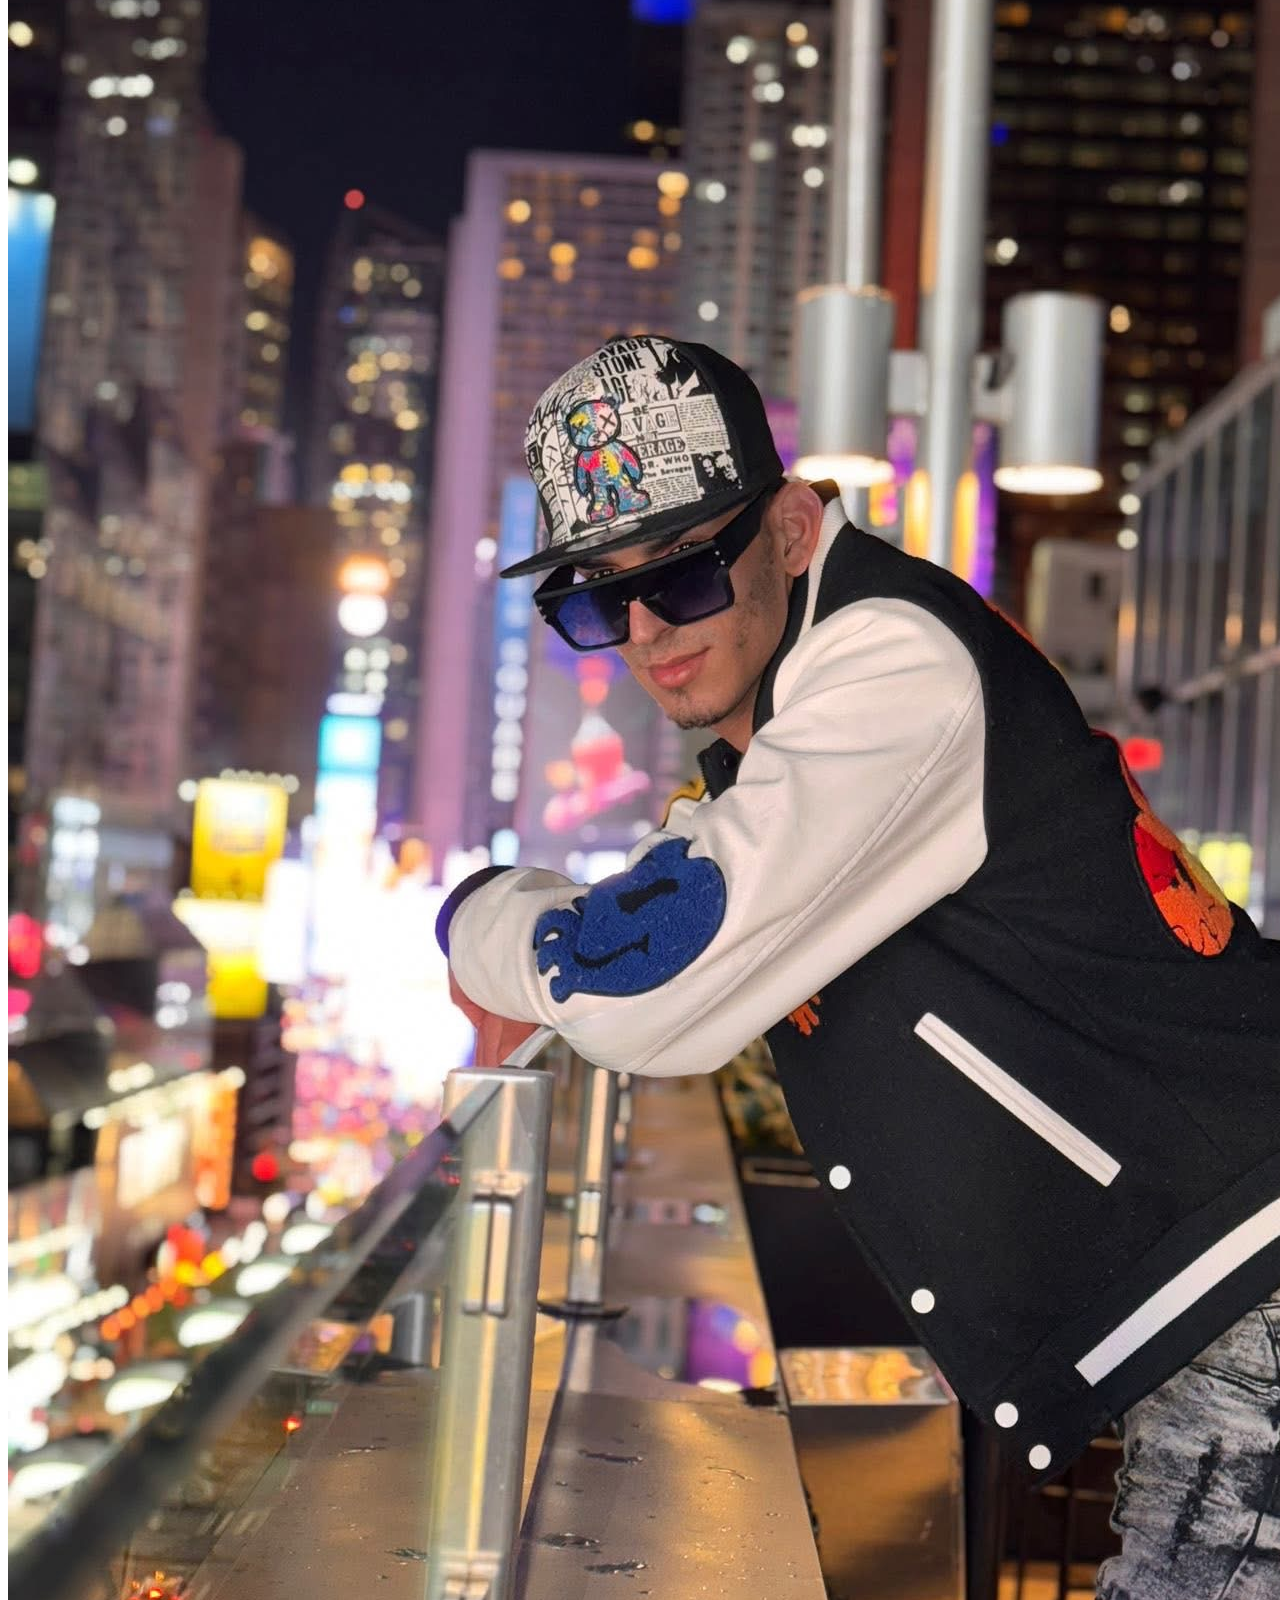
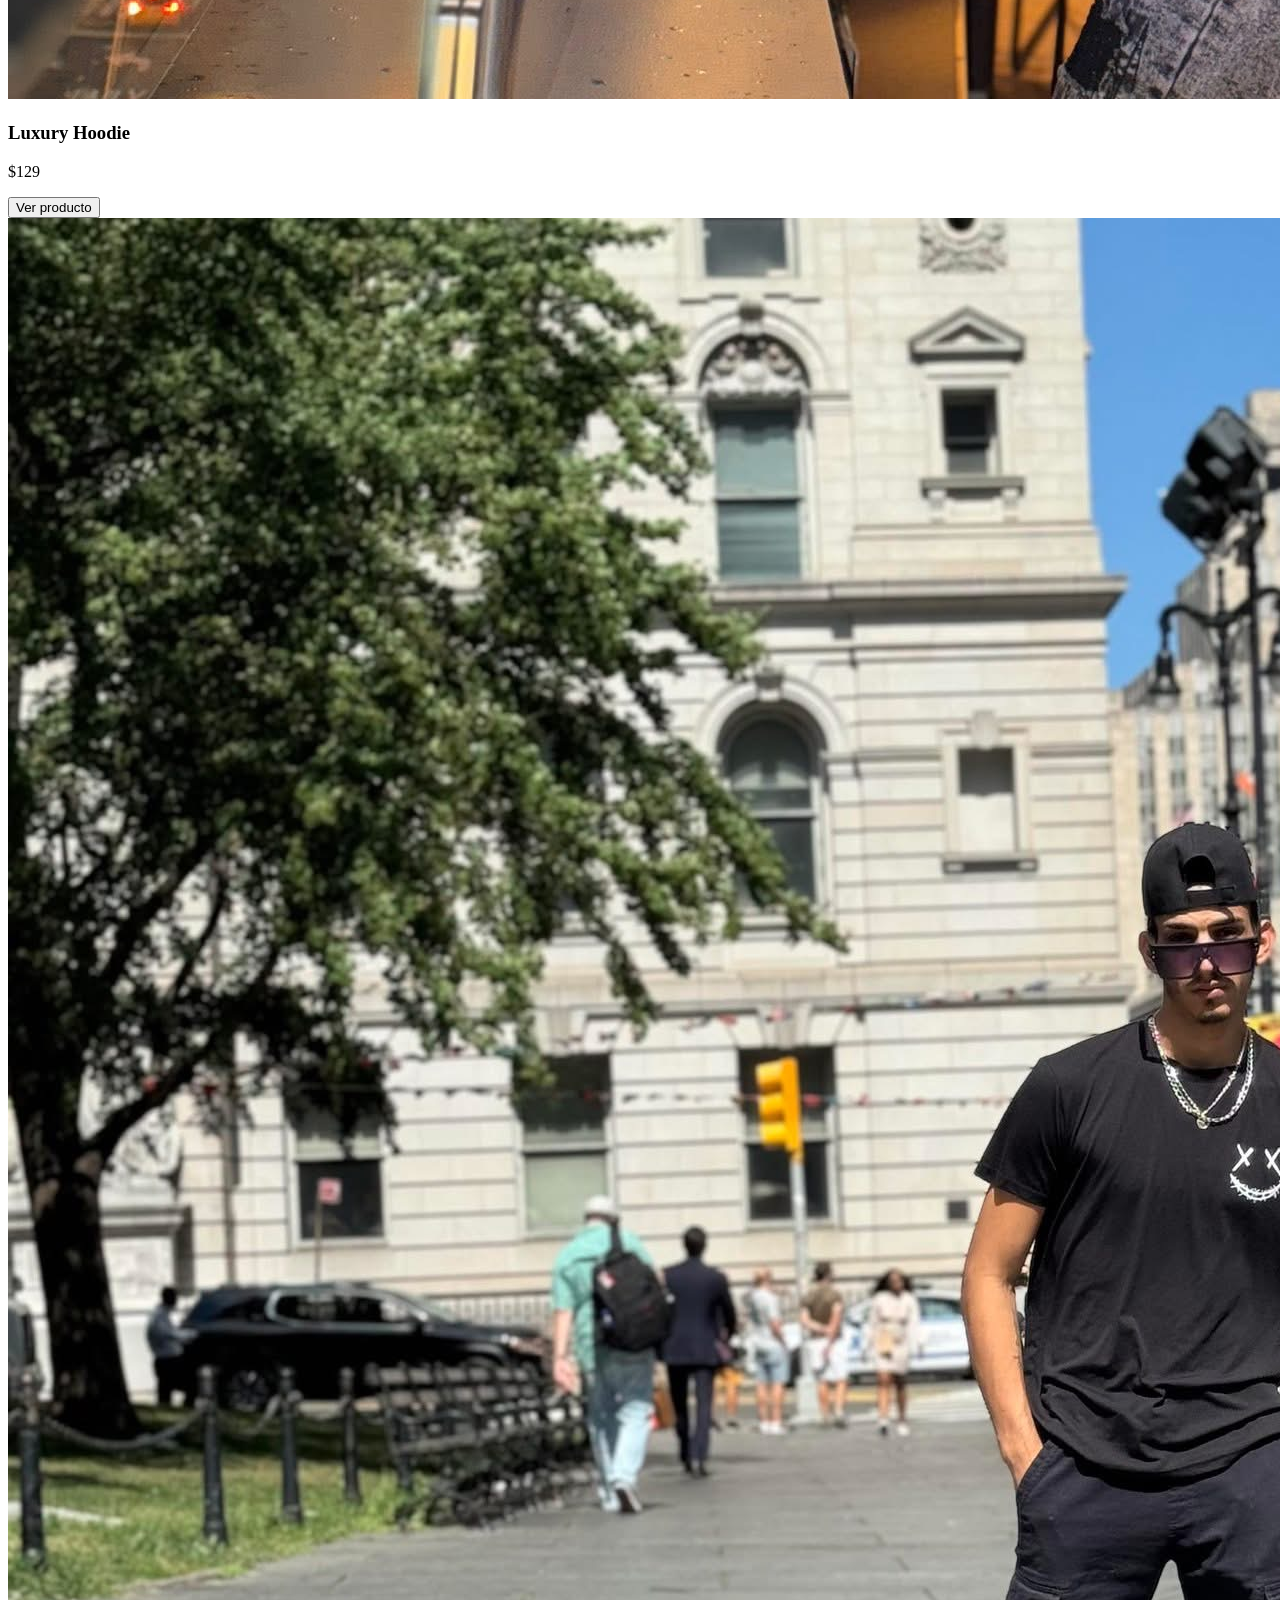
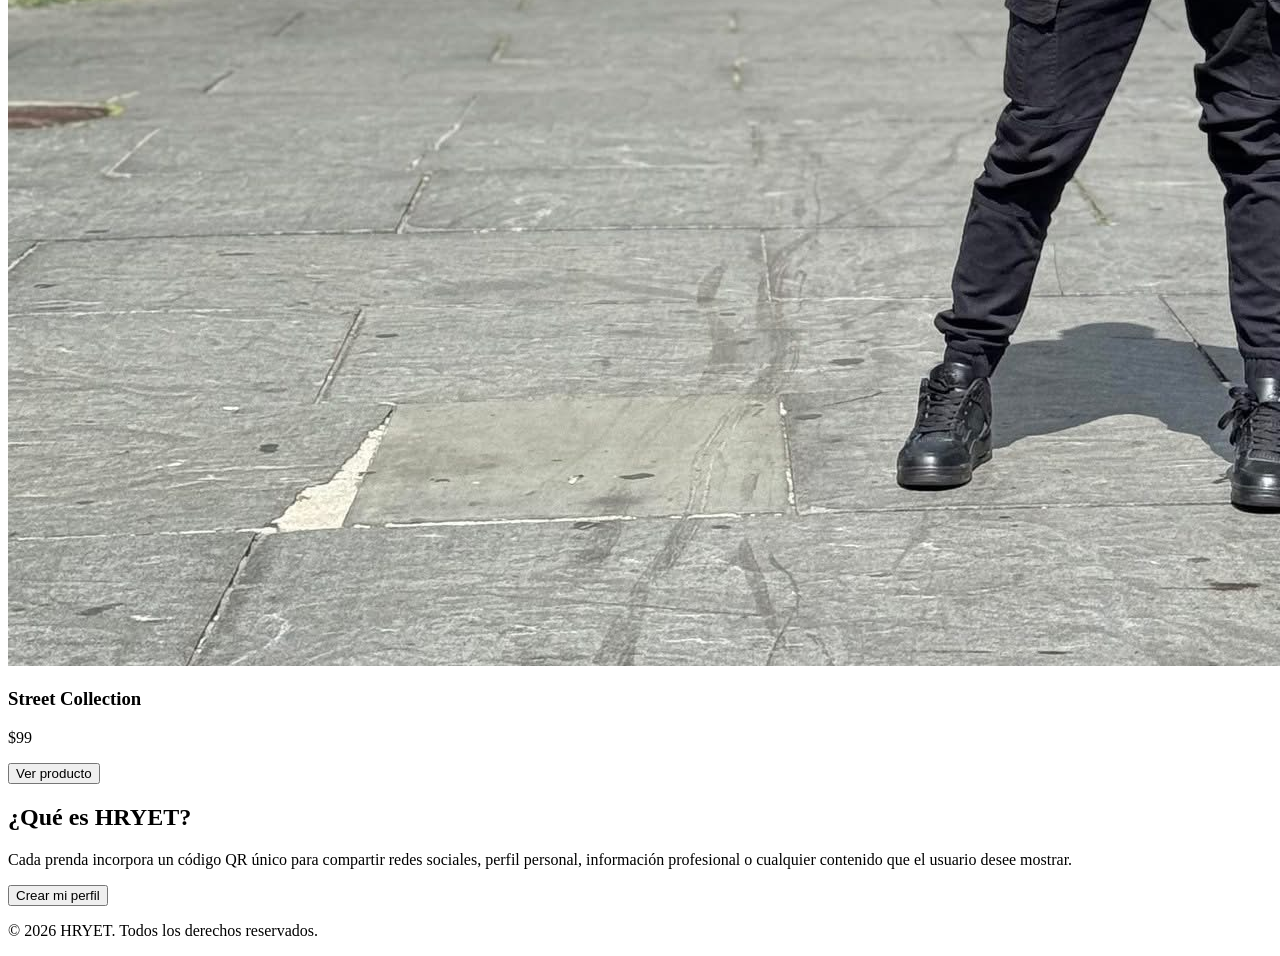
==== commit 548a7bb2: "Update index.html" ====
--- a/index.html
+++ b/index.html
@@ -4,20 +4,13 @@
 <meta charset="UTF-8">
 <meta name="viewport" content="width=device-width, initial-scale=1.0">
 
-<title>HRYET | Lleva Tu Identidad</title>
+<title>HRYET | Lleva tu Identidad</title>
 
-<link rel="stylesheet" href="style.css">
-
-<link rel="preconnect" href="https://fonts.googleapis.com">
-<link rel="preconnect" href="https://fonts.gstatic.com" crossorigin>
-
-<link href="https://fonts.googleapis.com/css2?family=Montserrat:wght@300;400;500;700;900&display=swap" rel="stylesheet">
+<link rel="stylesheet" href="estilo.css">
 
 </head>
 
 <body>
-
-<div id="particles"></div>
 
 <header>
 
@@ -26,120 +19,124 @@
 </div>
 
 <nav>
- <a href="#inicio">Inicio</a>
-  <a href="tienda.html">Tienda</a>
-  <a href="#coleccion">Colecciones</a>
-  <a href="#nosotros">Historia</a>
-  <a href="#">Mi Cuenta</a>
-  <a href="#">Carrito</a>
+<a href="index.html">Inicio</a>
+<a href="tienda.html">Tienda</a>
+<a href="cuenta.html">Cuenta</a>
+<a href="carrito.html">Carrito</a>
 </nav>
 
+</header>
 
-<div class="menu">
+<section class="hero">
 
-<button>Buscar</button>
+<div class="hero-texto">
 
-<button>Cuenta</button>
+<h1>Lleva tu identidad</h1>
 
-<button>Carrito</button>
+<p>
+La primera marca de ropa con identidad digital integrada mediante códigos QR.
+</p>
+
+<a href="tienda.html">
+<button>Comprar ahora</button>
+</a>
 
 </div>
 
-</header>
+<div class="hero-img">
 
-<section id="inicio" class="hero">
+<img src="IMG_5617.jpeg" alt="HRYET">
 
-<div class="hero-left">
+</div>
 
-<h1>
-LLEVA<br>
-TU IDENTIDAD
-</h1>
+</section>
 
-<p>
-Más que una camiseta.
-Tu identidad digital impulsada por un código QR único.
-</p>
+<section>
 
-<div class="buttons">
+<h2>Colección destacada</h2>
 
-<button class="buy">
-Comprar Ahora
-</button>
+<div class="productos">
 
-<button class="custom">
-Personalizar
-</button>
+<div class="producto">
+
+<a href="producto.html">
+<img src="IMG_5617.jpeg">
+</a>
+
+<h3>Oversize QR Black</h3>
+
+<p>$89</p>
+
+<a href="producto.html">
+<button>Ver producto</button>
+</a>
+
+</div>
+
+<div class="producto">
+
+<a href="producto.html">
+<img src="IMG_5618.jpeg">
+</a>
+
+<h3>Luxury Hoodie</h3>
+
+<p>$129</p>
+
+<a href="producto.html">
+<button>Ver producto</button>
+</a>
+
+</div>
+
+<div class="producto">
+
+<a href="producto.html">
+<img src="IMG_5631.jpeg">
+</a>
+
+<h3>Street Collection</h3>
+
+<p>$99</p>
+
+<a href="producto.html">
+<button>Ver producto</button>
+</a>
 
 </div>
 
 </div>
 
-<div class="hero-right">
+</section>
 
-<div class="glow-ring ring1"></div>
-<div class="glow-ring ring2"></div>
-<div class="glow-ring ring3"></div>
+<section>
 
-<img src="https://images.unsplash.com/photo-1521572267360-ee0c2909d518?w=900" alt="Modelo HRYET">
+<h2>¿Qué es HRYET?</h2>
 
-</div>
+<p>
+
+Cada prenda incorpora un código QR único para compartir redes sociales,
+perfil personal, información profesional o cualquier contenido que el
+usuario desee mostrar.
+
+</p>
+
+<a href="crear-perfil.html">
+<button>Crear mi perfil</button>
+</a>
 
 </section>
-<section id="coleccion" class="collection">
 
-<h2>Colección Destacada</h2>
+<footer>
 
-<div class="products">
+<p>
 
-<div class="card">
-<img src="IMG_5617.jpeg" alt="HRYET Oversize">
-<h3>Oversize QR Black</h3>
-<p>$89</p>
-<button>Añadir al carrito</button>
-</div>
+© 2026 HRYET. Todos los derechos reservados.
 
-<div class="card">
-<img src="IMG_5618.jpeg" alt="HRYET Hoodie">
-<h3>Luxury Hoodie</h3>
-<p>$129</p>
-<button>Añadir al carrito</button>
-</div>
+</p>
 
-<div class="card">
-<img src="IMG_5619.jpeg" alt="HRYET Street">
-<h3>Street Collection</h3>
-<p>$99</p>
-<button>Añadir al carrito</button>
-</div>
-
-</div>
-
-</section>
-<section id="nosotros" class="about">
-
-    <div class="about-image">
-<img src="IMG_9138.jpeg" alt="Fundador de HRYET">
-    </div>
-
-    <div class="about-text">
-
-        <h2>La Historia de HRYET</h2>
-
-        <p>
-            HRYET nace para quienes creen que la ropa es más que una prenda. Es una forma de expresar identidad, personalidad y actitud.
-        </p>
-
-        <p>
-            Diseñamos prendas modernas inspiradas en Nueva York, combinando moda, tecnología y personalización para crear una experiencia única.
-        </p>
-
-        <button>Conocer Más</button>
-
-    </div>
-
-</section>
-<script src="script.js"></script>
+</footer>
 
 </body>
+
 </html>
